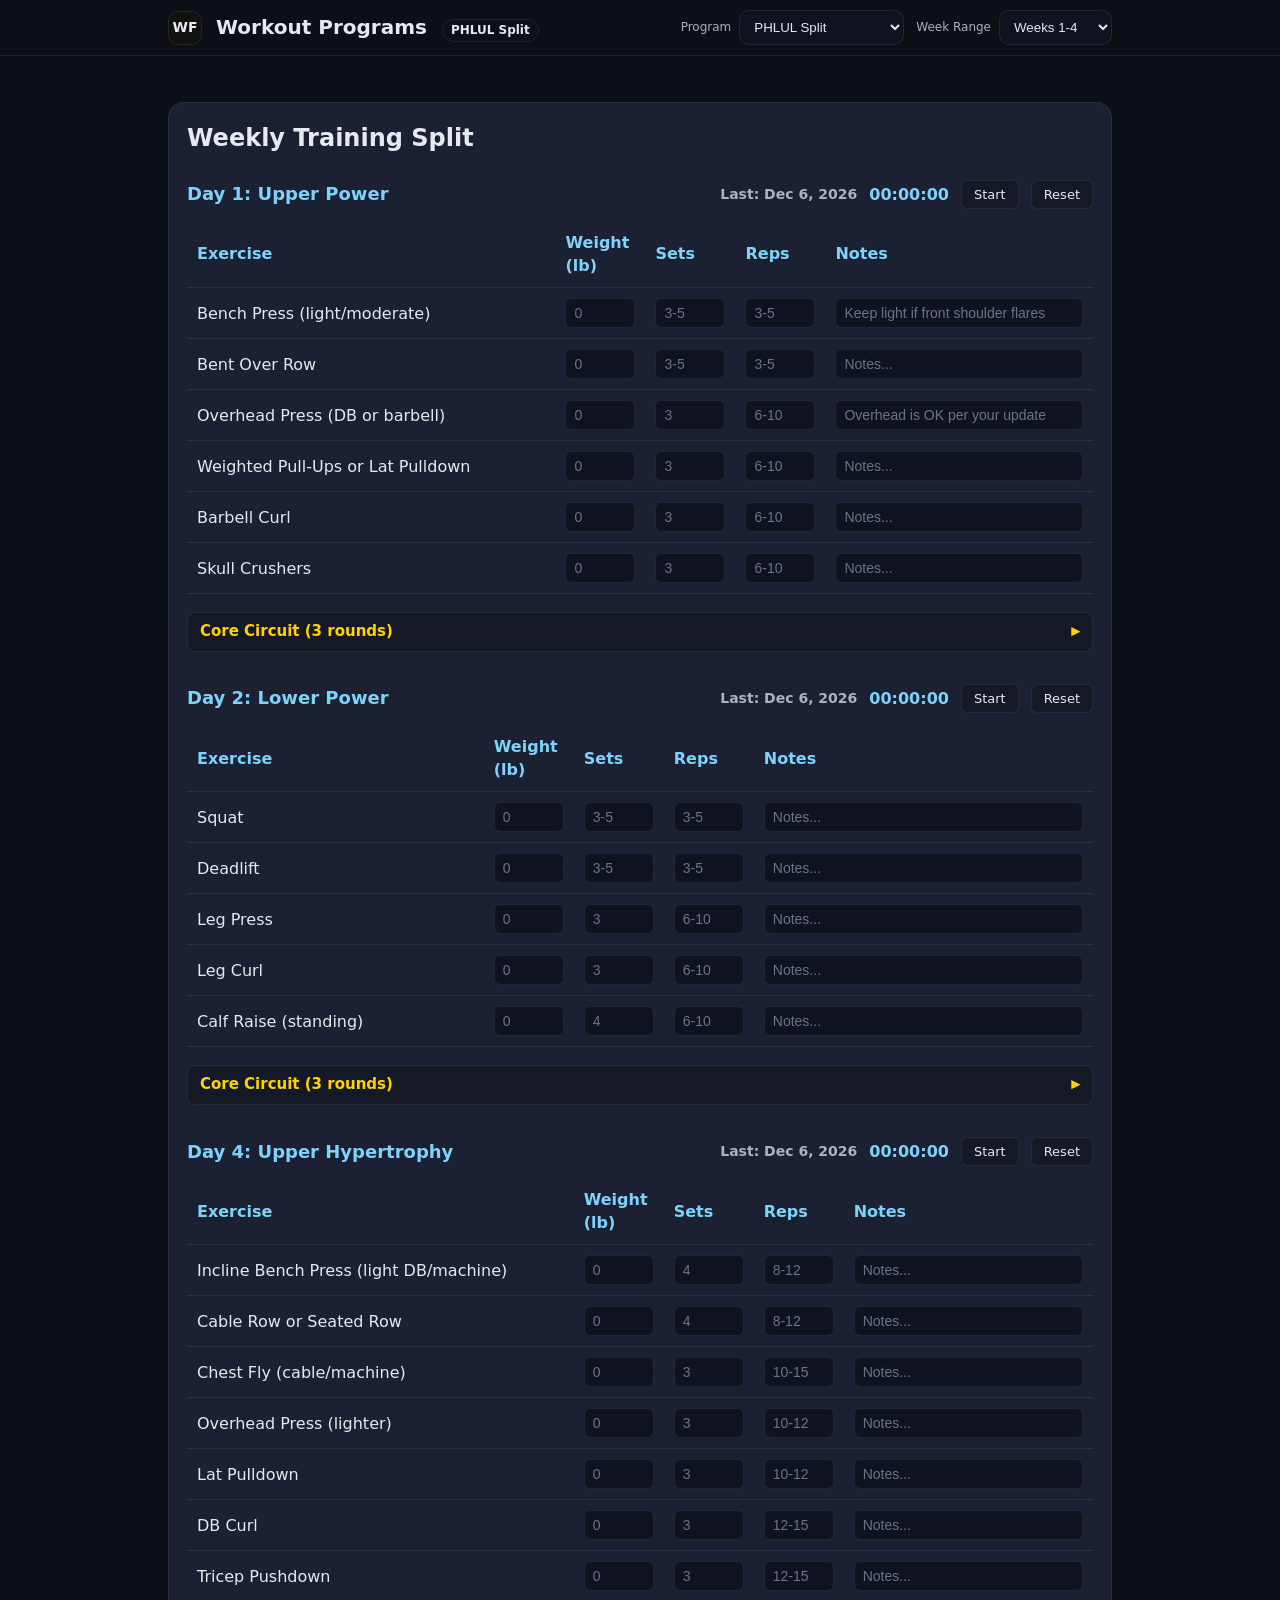
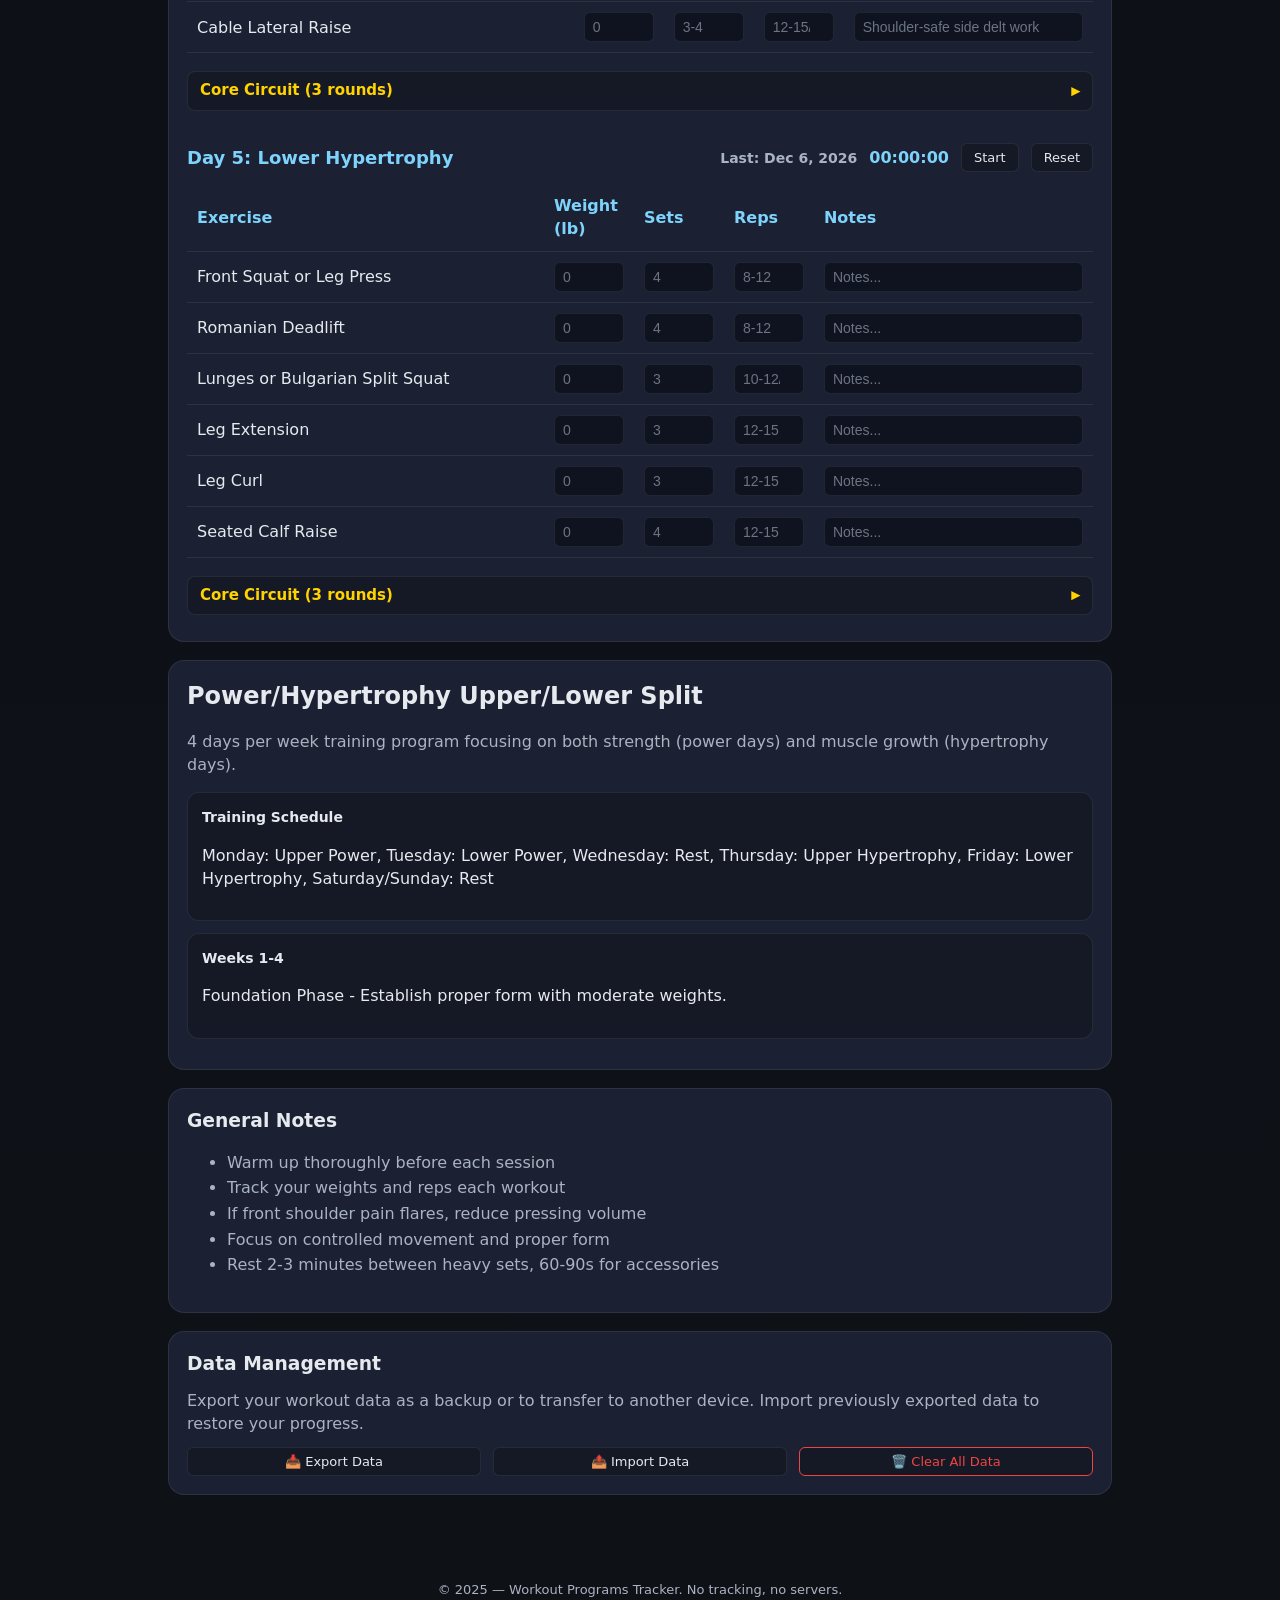
==== index.html @ 655b80d4 "Add files via upload" ====
<!doctype html>
<html lang="en">
<head>
  <meta charset="utf-8"/>
  <meta name="viewport" content="width=device-width, initial-scale=1"/>
  <title>Workout Programs — Complete Training Suite</title>
  <style>
    :root{ --bg:#0e1116; --panel:#151926; --card:#1b2132; --text:#e6e9ee; --muted:#aab3c2; --ring:rgba(255,255,255,.08); --acc:#7dd3fc; --yellow:#ffd200; --ok:#22c55e; --bad:#ef4444; }
    *{box-sizing:border-box}
    body{margin:0;background:linear-gradient(180deg,#0c1018 0%,#0e1116 100%);color:var(--text);font:500 16px/1.45 system-ui,Segoe UI,Roboto,Inter,Arial}
    .shell{max-width:980px;margin:0 auto;padding:28px 18px}
    header{position:sticky;top:0;background:rgba(14,17,22,.92);backdrop-filter:saturate(1.1) blur(6px);border-bottom:1px solid var(--ring);z-index:10}
    .head{max-width:980px;margin:0 auto;display:flex;align-items:center;gap:14px;padding:10px 18px}
    .logo{width:34px;height:34px;border-radius:10px;background:#111;border:1px solid var(--ring);display:grid;place-items:center;font-weight:800;font-size:14px}
    h1{font-size:20px;margin:0}
    .card{background:var(--card);border:1px solid var(--ring);border-radius:16px;padding:18px;margin:18px 0}
    .muted{color:var(--muted)}
    .badge{display:inline-block;padding:2px 8px;border:1px solid var(--ring);border-radius:999px;font-size:12px;margin-left:8px}
    label{font-size:13px;color:var(--muted);display:block;margin-bottom:6px}
    select{padding:8px 10px;border-radius:10px;border:1px solid var(--ring);background:#0f1320;color:var(--text)}
    input[type="number"],input[type="text"]{width:100%;padding:6px 8px;border-radius:6px;border:1px solid var(--ring);background:#0f1320;color:var(--text);font-size:14px}
    input[type="number"]:focus,input[type="text"]:focus{outline:none;border-color:var(--acc)}
    input::placeholder{color:var(--muted);opacity:0.6}
    table{width:100%;border-collapse:collapse;margin-top:12px}
    th,td{padding:10px;border-bottom:1px solid var(--ring)}
    th{text-align:left;font-weight:600;color:var(--acc)}
    td{text-align:left;vertical-align:middle}
    td:nth-child(2),td:nth-child(3),td:nth-child(4){text-align:center;width:90px}
    .input-cell{width:90px}
    .notes-cell{min-width:150px}
    .day-title{font-size:18px;font-weight:700;margin:24px 0 12px;color:var(--acc);display:flex;justify-content:space-between;align-items:center;flex-wrap:wrap;gap:8px}
    .day-title:first-child{margin-top:0}
    .section-title{font-size:15px;font-weight:600;margin:18px 0 8px;color:var(--yellow);cursor:pointer;user-select:none;display:flex;justify-content:space-between;align-items:center;padding:8px 12px;background:var(--panel);border-radius:8px;border:1px solid var(--ring)}
    .section-title:hover{background:var(--card)}
    .section-title .arrow{transition:transform 0.3s;font-size:12px}
    .section-title.collapsed .arrow{transform:rotate(-90deg)}
    .collapsible-content{overflow:hidden;transition:max-height 0.3s ease-out}
    .collapsible-content.collapsed{max-height:0}
    .note{font-size:13px;color:var(--muted);font-style:italic}
    .session-info{display:flex;gap:12px;align-items:center;font-size:14px;color:var(--muted);flex-wrap:wrap}
    .timer{color:var(--acc);font-weight:600;font-size:16px}
    .timer-btn{padding:6px 12px;border-radius:6px;border:1px solid var(--ring);background:var(--panel);color:var(--text);cursor:pointer;font-size:13px;font-family:inherit}
    .timer-btn:hover{background:var(--card);border-color:var(--acc)}
    .timer-btn.active{background:var(--acc);color:#000;border-color:var(--acc)}
    footer{margin:40px 0 20px;color:var(--muted);font-size:13px;text-align:center}
    .info-box{background:var(--panel);border:1px solid var(--ring);border-radius:12px;padding:14px;margin:12px 0}
    .info-box h4{margin:0 0 8px;font-size:14px;color:var(--acc}}
    .info-box p{margin:4px 0;font-size:13px}
    @media (max-width:720px){th,td{padding:8px;font-size:14px}}
  </style>
  <meta name="theme-color" content="#0e1116">
  <meta name="apple-mobile-web-app-capable" content="yes">
  <meta name="apple-mobile-web-app-status-bar-style" content="black">
  <meta name="apple-mobile-web-app-title" content="Workout Programs">
  <link rel="apple-touch-icon" href="./icons/icon-192.png">
  <link rel="manifest" href="./manifest.webmanifest">
</head>
<body>
  <header>
    <div class="head">
      <div class="logo">WF</div>
      <h1>Workout Programs <span class="badge" id="program-badge">PHLUL</span></h1>
      <div style="margin-left:auto;display:flex;align-items:center;gap:12px;flex-wrap:wrap">
        <div style="display:flex;align-items:center;gap:8px">
          <label for="program-select" class="muted" style="font-size:12px;margin:0">Program</label>
          <select id="program-select">
            <option value="phlul">PHLUL Split</option>
            <option value="rehab">6-8 Week Rehab</option>
            <option value="wendler531">5/3/1 Classic</option>
            <option value="convict">Convict Conditioning</option>
            <option value="mobility">Mobility Routines</option>
          </select>
        </div>
        <div style="display:flex;align-items:center;gap:8px">
          <label for="workout-select" class="muted" style="font-size:12px;margin:0" id="workout-label">Week Range</label>
          <select id="workout-select">
            <option value="1-4">Weeks 1-4</option>
            <option value="5-8">Weeks 5-8</option>
            <option value="9-12">Weeks 9-12</option>
          </select>
        </div>
      </div>
    </div>
  </header>
  <main class="shell">
    <div class="card" id="workout-display"></div>

    <div class="card" id="program-info-card">
      <h2 id="program-title" style="margin:0 0 8px">Power/Hypertrophy Upper/Lower Split</h2>
      <p class="muted" id="program-description">4 days per week training program focusing on both strength and muscle growth.</p>
      
      <div class="info-box">
        <h4 id="schedule-title">Training Schedule</h4>
        <p id="schedule-text"><strong>Training Days:</strong> Monday, Tuesday, Thursday, Friday<br><strong>Rest Days:</strong> Wednesday, Saturday, Sunday</p>
      </div>

      <div id="progression-notes" class="info-box">
        <h4>Weeks 1-4: Foundation Phase</h4>
        <p>Establish proper form with moderate weights.</p>
      </div>
    </div>

    <div class="card">
      <h3 style="margin:0 0 8px">General Notes</h3>
      <ul class="muted" id="general-notes" style="line-height:1.6">
        <li>Warm up thoroughly before each session</li>
        <li>Track your weights and reps each workout</li>
        <li>Focus on controlled movement and proper form</li>
        <li>Rest appropriately between sets</li>
      </ul>
    </div>

    <div class="card">
      <h3 style="margin:0 0 12px">Data Management</h3>
      <p class="muted" style="margin:0 0 12px">Export your workout data as a backup or to transfer to another device. Import previously exported data to restore your progress.</p>
      <div style="display:flex;gap:12px;flex-wrap:wrap">
        <button class="timer-btn" onclick="exportData()" style="flex:1;min-width:140px">📥 Export Data</button>
        <button class="timer-btn" onclick="document.getElementById('import-file').click()" style="flex:1;min-width:140px">📤 Import Data</button>
        <button class="timer-btn" onclick="clearAllData()" style="flex:1;min-width:140px;border-color:var(--bad);color:var(--bad)">🗑️ Clear All Data</button>
      </div>
      <input type="file" id="import-file" accept=".json" style="display:none" onchange="importData(event)">
    </div>
  </main>
  <footer>© 2025 — Workout Programs Tracker. No tracking, no servers.</footer>

  <script src="workout-data.js"></script>
  <script src="workout-app.js"></script>
  <script>
  if ('serviceWorker' in navigator) {
    window.addEventListener('load', () => {
      navigator.serviceWorker.register('./sw.js').catch(err => console.log('SW registration failed:', err));
    });
  }
  </script>
</body>
</html>
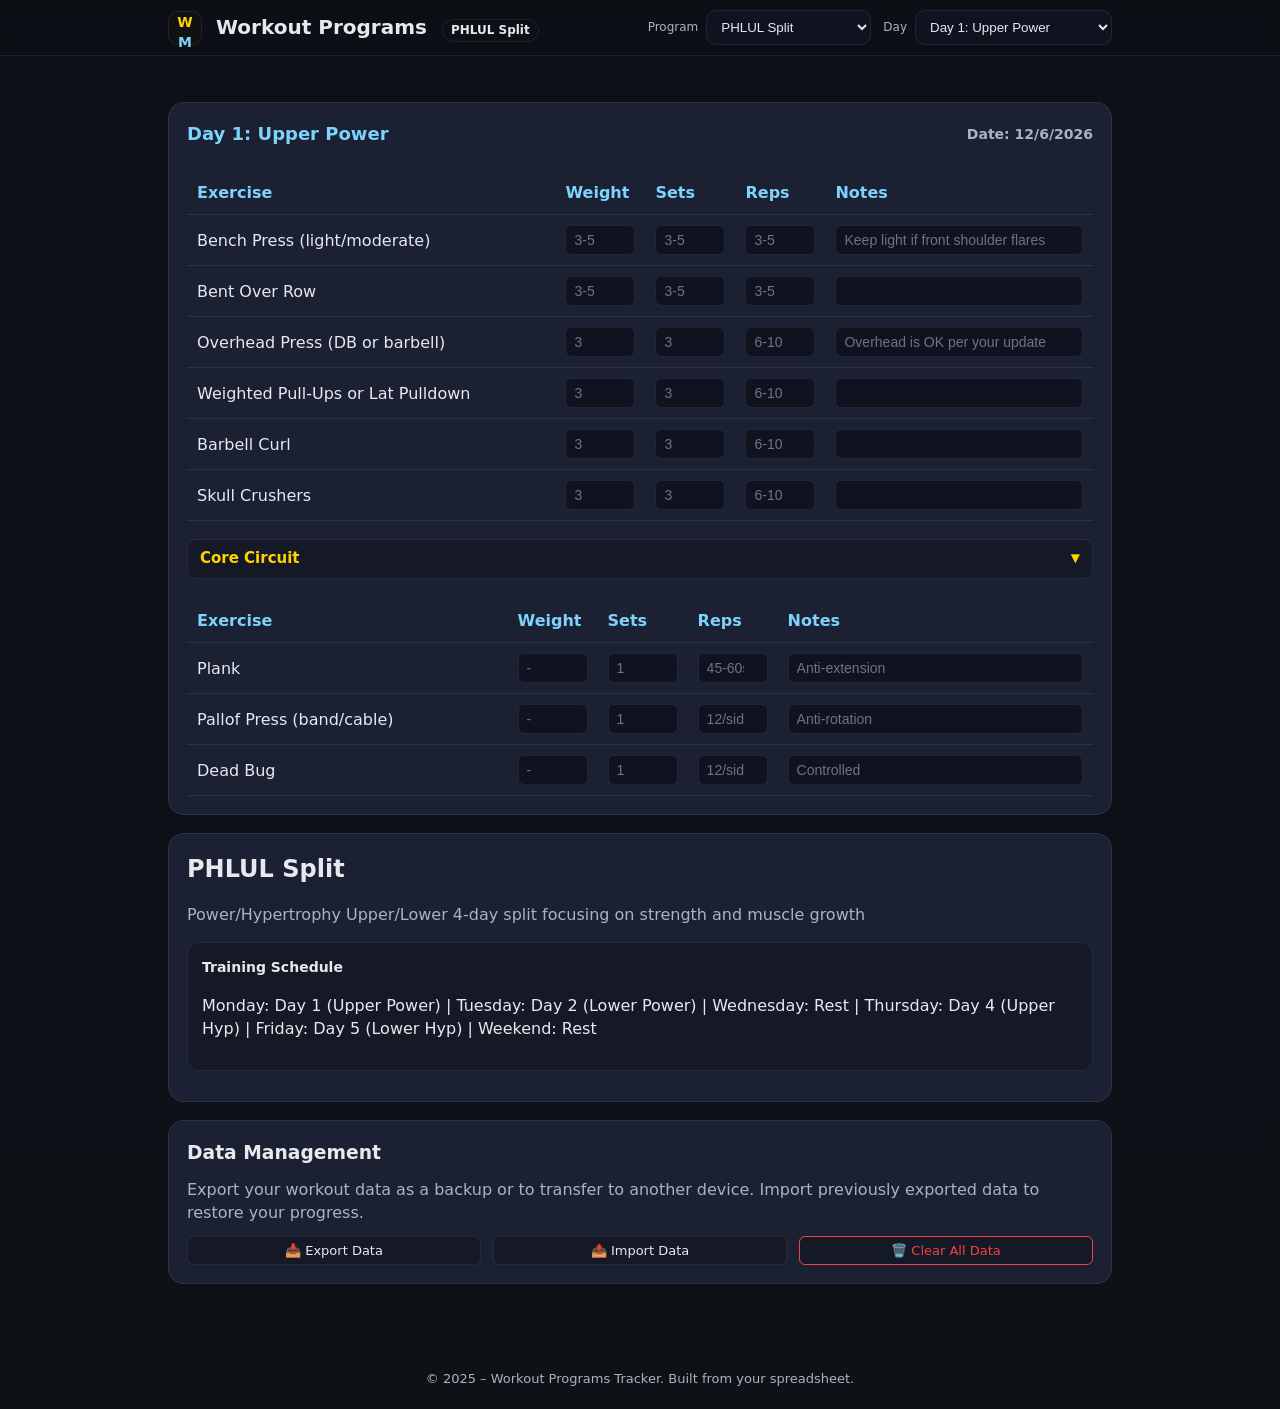
==== commit a5c7f2ae: "Add files via upload" ====
--- a/index.html
+++ b/index.html
@@ -3,7 +3,7 @@
 <head>
   <meta charset="utf-8"/>
   <meta name="viewport" content="width=device-width, initial-scale=1"/>
-  <title>Workout Programs — Complete Training Suite</title>
+  <title>Workout Programs – All-in-One Tracker</title>
   <style>
     :root{ --bg:#0e1116; --panel:#151926; --card:#1b2132; --text:#e6e9ee; --muted:#aab3c2; --ring:rgba(255,255,255,.08); --acc:#7dd3fc; --yellow:#ffd200; --ok:#22c55e; --bad:#ef4444; }
     *{box-sizing:border-box}
@@ -12,6 +12,8 @@
     header{position:sticky;top:0;background:rgba(14,17,22,.92);backdrop-filter:saturate(1.1) blur(6px);border-bottom:1px solid var(--ring);z-index:10}
     .head{max-width:980px;margin:0 auto;display:flex;align-items:center;gap:14px;padding:10px 18px}
     .logo{width:34px;height:34px;border-radius:10px;background:#111;border:1px solid var(--ring);display:grid;place-items:center;font-weight:800;font-size:14px}
+    .logo span:first-child{color:var(--yellow)}
+    .logo span:last-child{color:var(--acc)}
     h1{font-size:20px;margin:0}
     .card{background:var(--card);border:1px solid var(--ring);border-radius:16px;padding:18px;margin:18px 0}
     .muted{color:var(--muted)}
@@ -20,8 +22,10 @@
     select{padding:8px 10px;border-radius:10px;border:1px solid var(--ring);background:#0f1320;color:var(--text)}
     input[type="number"],input[type="text"]{width:100%;padding:6px 8px;border-radius:6px;border:1px solid var(--ring);background:#0f1320;color:var(--text);font-size:14px}
     input[type="number"]:focus,input[type="text"]:focus{outline:none;border-color:var(--acc)}
+    input[type="checkbox"]{width:20px;height:20px;cursor:pointer}
     input::placeholder{color:var(--muted);opacity:0.6}
     table{width:100%;border-collapse:collapse;margin-top:12px}
+    .table-wrapper{overflow-x:auto;-webkit-overflow-scrolling:touch}
     th,td{padding:10px;border-bottom:1px solid var(--ring)}
     th{text-align:left;font-weight:600;color:var(--acc)}
     td{text-align:left;vertical-align:middle}
@@ -46,7 +50,31 @@
     .info-box{background:var(--panel);border:1px solid var(--ring);border-radius:12px;padding:14px;margin:12px 0}
     .info-box h4{margin:0 0 8px;font-size:14px;color:var(--acc}}
     .info-box p{margin:4px 0;font-size:13px}
-    @media (max-width:720px){th,td{padding:8px;font-size:14px}}
+    @media (max-width:720px){
+      .shell{padding:16px 8px}
+      .head{padding:8px 12px;flex-wrap:wrap;gap:8px}
+      h1{font-size:18px}
+      .badge{font-size:11px;padding:2px 6px}
+      header > div > div{width:100%;justify-content:space-between}
+      header select{font-size:12px;padding:6px 8px}
+      header label{font-size:11px}
+      .card{padding:14px}
+      .table-wrapper{overflow-x:auto;-webkit-overflow-scrolling:touch;margin:0 -14px;padding:0 14px}
+      table{min-width:600px;font-size:12px}
+      th,td{padding:6px 4px;font-size:12px;white-space:nowrap}
+      td:first-child{white-space:normal;min-width:140px;max-width:140px;font-size:11px;line-height:1.3}
+      .input-cell{width:55px}
+      td:nth-child(2),td:nth-child(3),td:nth-child(4){width:55px}
+      .notes-cell{min-width:120px}
+      input[type="number"],input[type="text"]{font-size:12px;padding:4px 4px}
+      .day-title{font-size:15px;margin:16px 0 8px}
+      .session-info{font-size:11px;gap:6px}
+      .timer{font-size:13px}
+      .timer-btn{padding:4px 8px;font-size:11px}
+      .section-title{font-size:13px;padding:6px 10px}
+      .info-box{padding:12px;font-size:12px}
+      .info-box h4{font-size:13px}
+    }
   </style>
   <meta name="theme-color" content="#0e1116">
   <meta name="apple-mobile-web-app-capable" content="yes">
@@ -58,56 +86,41 @@
 <body>
   <header>
     <div class="head">
-      <div class="logo">WF</div>
+      <div class="logo"><span>W</span><span>M</span></div>
       <h1>Workout Programs <span class="badge" id="program-badge">PHLUL</span></h1>
       <div style="margin-left:auto;display:flex;align-items:center;gap:12px;flex-wrap:wrap">
         <div style="display:flex;align-items:center;gap:8px">
           <label for="program-select" class="muted" style="font-size:12px;margin:0">Program</label>
           <select id="program-select">
             <option value="phlul">PHLUL Split</option>
-            <option value="rehab">6-8 Week Rehab</option>
-            <option value="wendler531">5/3/1 Classic</option>
             <option value="convict">Convict Conditioning</option>
             <option value="mobility">Mobility Routines</option>
+            <option value="five31">5-3-1 Classic</option>
+            <option value="rehab">Rehab Roadmap</option>
           </select>
         </div>
         <div style="display:flex;align-items:center;gap:8px">
-          <label for="workout-select" class="muted" style="font-size:12px;margin:0" id="workout-label">Week Range</label>
-          <select id="workout-select">
-            <option value="1-4">Weeks 1-4</option>
-            <option value="5-8">Weeks 5-8</option>
-            <option value="9-12">Weeks 9-12</option>
+          <label for="session-select" class="muted" style="font-size:12px;margin:0" id="session-label">Session</label>
+          <select id="session-select">
+            <option value="day1">Day 1</option>
           </select>
         </div>
       </div>
     </div>
   </header>
   <main class="shell">
-    <div class="card" id="workout-display"></div>
+    <div class="card" id="workout-display">
+      Loading workout...
+    </div>
 
     <div class="card" id="program-info-card">
-      <h2 id="program-title" style="margin:0 0 8px">Power/Hypertrophy Upper/Lower Split</h2>
-      <p class="muted" id="program-description">4 days per week training program focusing on both strength and muscle growth.</p>
+      <h2 id="program-title" style="margin:0 0 8px">Loading...</h2>
+      <p class="muted" id="program-description">Loading program information...</p>
       
-      <div class="info-box">
-        <h4 id="schedule-title">Training Schedule</h4>
-        <p id="schedule-text"><strong>Training Days:</strong> Monday, Tuesday, Thursday, Friday<br><strong>Rest Days:</strong> Wednesday, Saturday, Sunday</p>
+      <div class="info-box" id="schedule-info">
+        <h4>Schedule</h4>
+        <p id="schedule-text">Loading schedule...</p>
       </div>
-
-      <div id="progression-notes" class="info-box">
-        <h4>Weeks 1-4: Foundation Phase</h4>
-        <p>Establish proper form with moderate weights.</p>
-      </div>
-    </div>
-
-    <div class="card">
-      <h3 style="margin:0 0 8px">General Notes</h3>
-      <ul class="muted" id="general-notes" style="line-height:1.6">
-        <li>Warm up thoroughly before each session</li>
-        <li>Track your weights and reps each workout</li>
-        <li>Focus on controlled movement and proper form</li>
-        <li>Rest appropriately between sets</li>
-      </ul>
     </div>
 
     <div class="card">
@@ -121,7 +134,7 @@
       <input type="file" id="import-file" accept=".json" style="display:none" onchange="importData(event)">
     </div>
   </main>
-  <footer>© 2025 — Workout Programs Tracker. No tracking, no servers.</footer>
+  <footer>© 2025 – Workout Programs Tracker. Built from your spreadsheet.</footer>
 
   <script src="workout-data.js"></script>
   <script src="workout-app.js"></script>
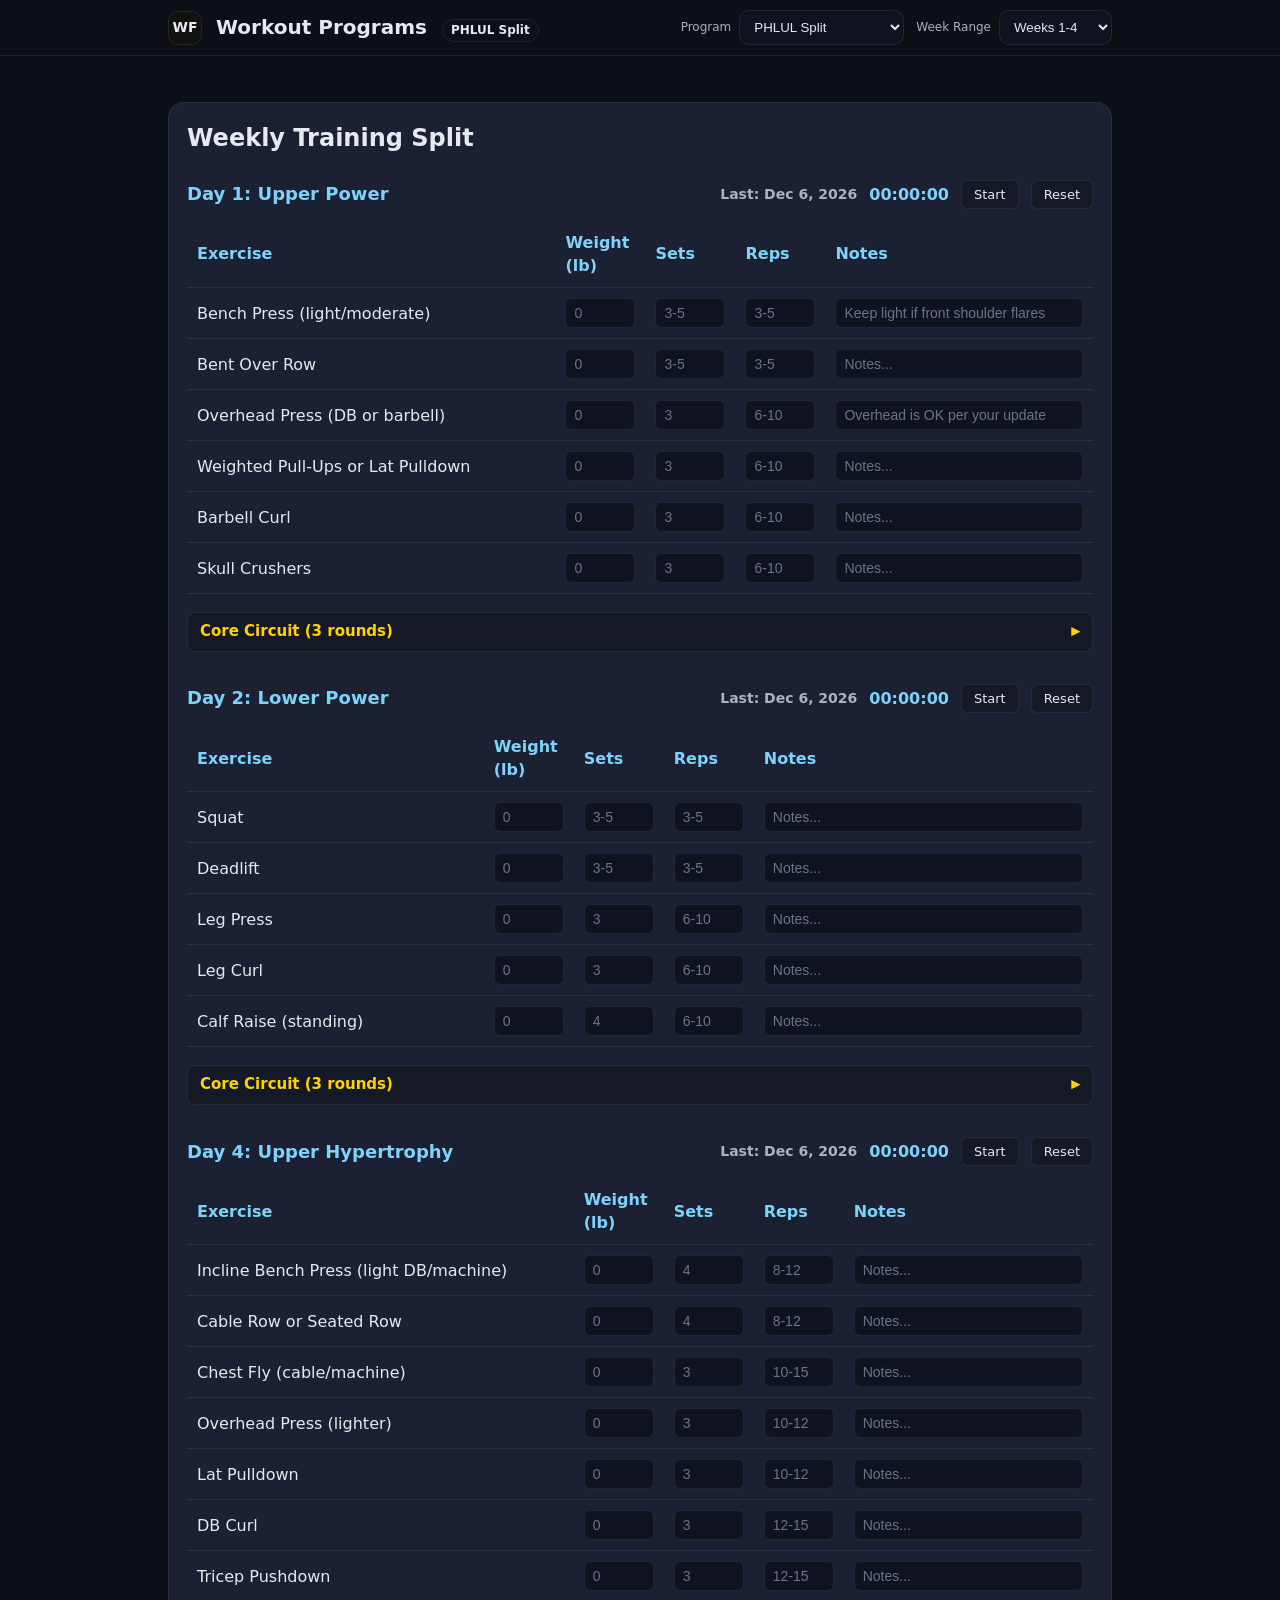
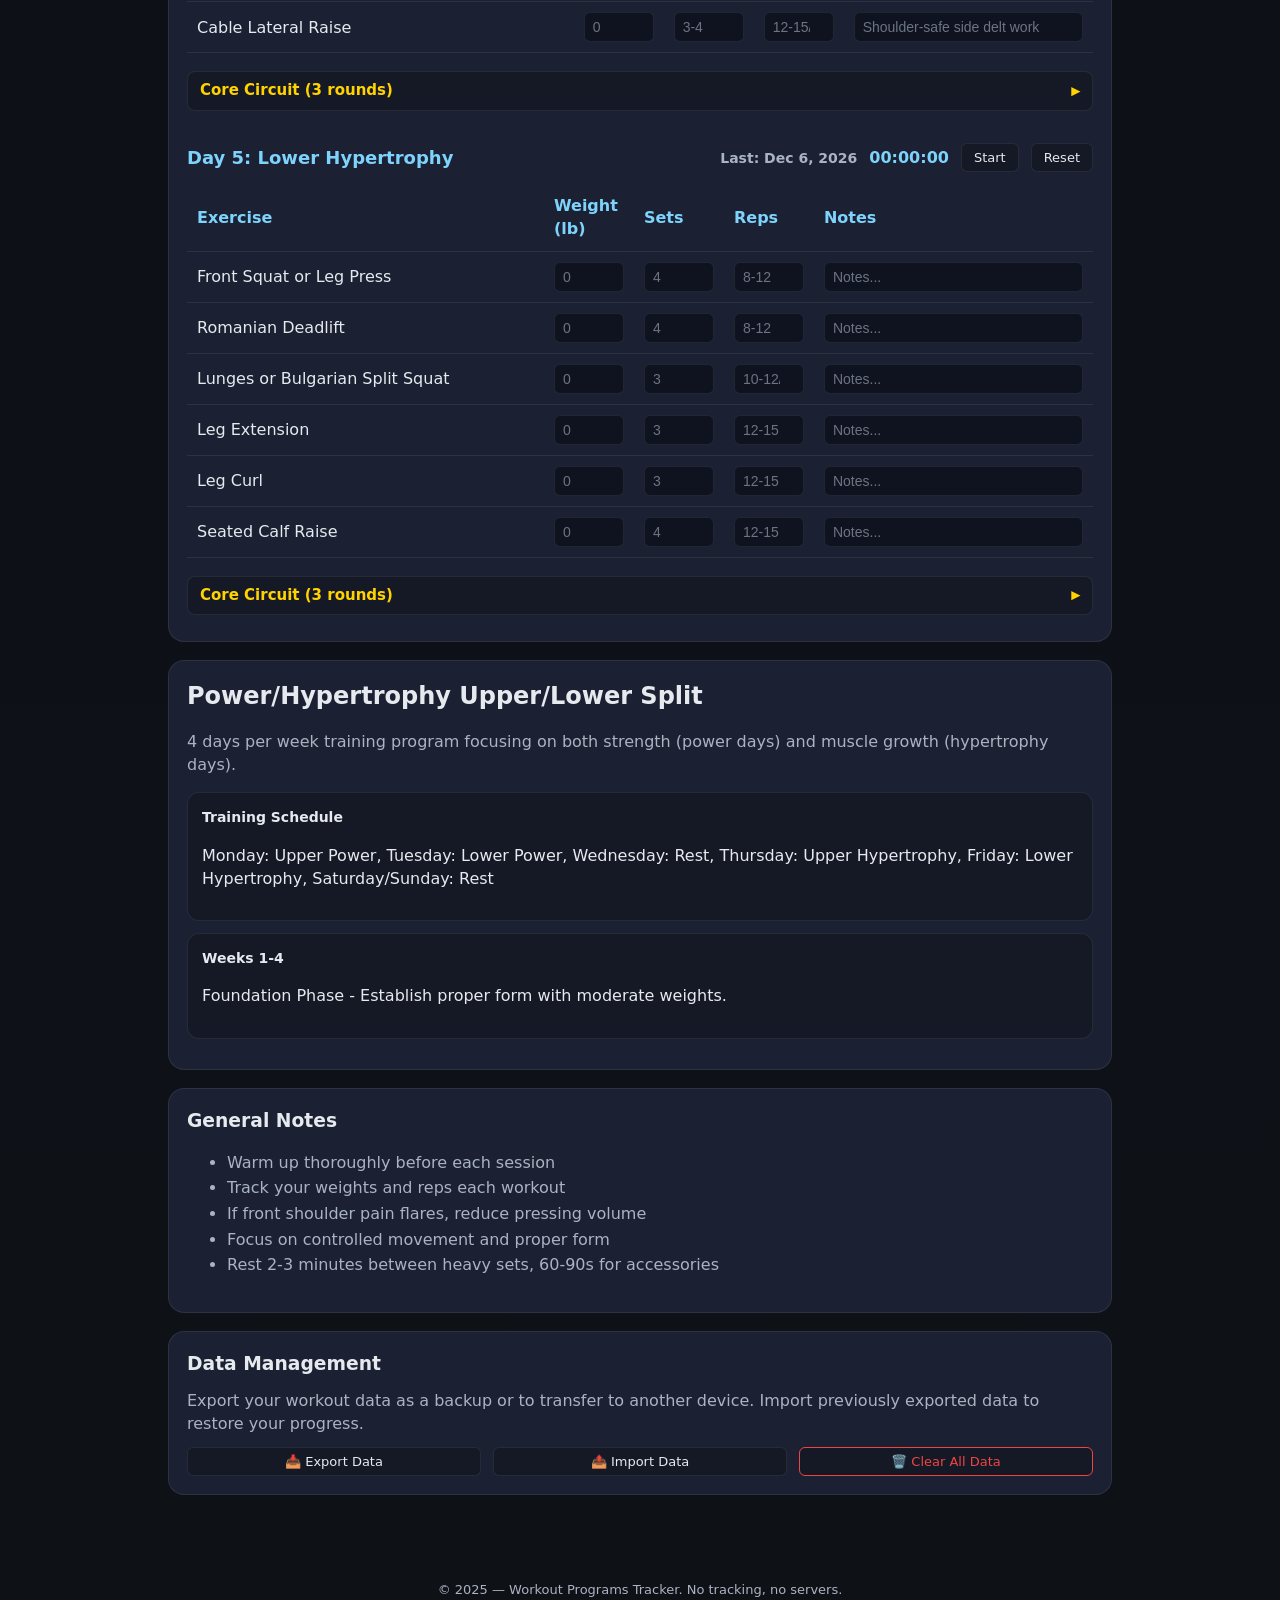
==== commit 7c5ccf52: "Add files via upload" ====
--- a/index.html
+++ b/index.html
@@ -3,7 +3,7 @@
 <head>
   <meta charset="utf-8"/>
   <meta name="viewport" content="width=device-width, initial-scale=1"/>
-  <title>Workout Programs – All-in-One Tracker</title>
+  <title>Workout Programs — Complete Training Suite</title>
   <style>
     :root{ --bg:#0e1116; --panel:#151926; --card:#1b2132; --text:#e6e9ee; --muted:#aab3c2; --ring:rgba(255,255,255,.08); --acc:#7dd3fc; --yellow:#ffd200; --ok:#22c55e; --bad:#ef4444; }
     *{box-sizing:border-box}
@@ -12,8 +12,6 @@
     header{position:sticky;top:0;background:rgba(14,17,22,.92);backdrop-filter:saturate(1.1) blur(6px);border-bottom:1px solid var(--ring);z-index:10}
     .head{max-width:980px;margin:0 auto;display:flex;align-items:center;gap:14px;padding:10px 18px}
     .logo{width:34px;height:34px;border-radius:10px;background:#111;border:1px solid var(--ring);display:grid;place-items:center;font-weight:800;font-size:14px}
-    .logo span:first-child{color:var(--yellow)}
-    .logo span:last-child{color:var(--acc)}
     h1{font-size:20px;margin:0}
     .card{background:var(--card);border:1px solid var(--ring);border-radius:16px;padding:18px;margin:18px 0}
     .muted{color:var(--muted)}
@@ -22,10 +20,8 @@
     select{padding:8px 10px;border-radius:10px;border:1px solid var(--ring);background:#0f1320;color:var(--text)}
     input[type="number"],input[type="text"]{width:100%;padding:6px 8px;border-radius:6px;border:1px solid var(--ring);background:#0f1320;color:var(--text);font-size:14px}
     input[type="number"]:focus,input[type="text"]:focus{outline:none;border-color:var(--acc)}
-    input[type="checkbox"]{width:20px;height:20px;cursor:pointer}
     input::placeholder{color:var(--muted);opacity:0.6}
     table{width:100%;border-collapse:collapse;margin-top:12px}
-    .table-wrapper{overflow-x:auto;-webkit-overflow-scrolling:touch}
     th,td{padding:10px;border-bottom:1px solid var(--ring)}
     th{text-align:left;font-weight:600;color:var(--acc)}
     td{text-align:left;vertical-align:middle}
@@ -50,31 +46,7 @@
     .info-box{background:var(--panel);border:1px solid var(--ring);border-radius:12px;padding:14px;margin:12px 0}
     .info-box h4{margin:0 0 8px;font-size:14px;color:var(--acc}}
     .info-box p{margin:4px 0;font-size:13px}
-    @media (max-width:720px){
-      .shell{padding:16px 8px}
-      .head{padding:8px 12px;flex-wrap:wrap;gap:8px}
-      h1{font-size:18px}
-      .badge{font-size:11px;padding:2px 6px}
-      header > div > div{width:100%;justify-content:space-between}
-      header select{font-size:12px;padding:6px 8px}
-      header label{font-size:11px}
-      .card{padding:14px}
-      .table-wrapper{overflow-x:auto;-webkit-overflow-scrolling:touch;margin:0 -14px;padding:0 14px}
-      table{min-width:600px;font-size:12px}
-      th,td{padding:6px 4px;font-size:12px;white-space:nowrap}
-      td:first-child{white-space:normal;min-width:140px;max-width:140px;font-size:11px;line-height:1.3}
-      .input-cell{width:55px}
-      td:nth-child(2),td:nth-child(3),td:nth-child(4){width:55px}
-      .notes-cell{min-width:120px}
-      input[type="number"],input[type="text"]{font-size:12px;padding:4px 4px}
-      .day-title{font-size:15px;margin:16px 0 8px}
-      .session-info{font-size:11px;gap:6px}
-      .timer{font-size:13px}
-      .timer-btn{padding:4px 8px;font-size:11px}
-      .section-title{font-size:13px;padding:6px 10px}
-      .info-box{padding:12px;font-size:12px}
-      .info-box h4{font-size:13px}
-    }
+    @media (max-width:720px){th,td{padding:8px;font-size:14px}}
   </style>
   <meta name="theme-color" content="#0e1116">
   <meta name="apple-mobile-web-app-capable" content="yes">
@@ -86,41 +58,56 @@
 <body>
   <header>
     <div class="head">
-      <div class="logo"><span>W</span><span>M</span></div>
+      <div class="logo">WF</div>
       <h1>Workout Programs <span class="badge" id="program-badge">PHLUL</span></h1>
       <div style="margin-left:auto;display:flex;align-items:center;gap:12px;flex-wrap:wrap">
         <div style="display:flex;align-items:center;gap:8px">
           <label for="program-select" class="muted" style="font-size:12px;margin:0">Program</label>
           <select id="program-select">
             <option value="phlul">PHLUL Split</option>
+            <option value="rehab">6-8 Week Rehab</option>
+            <option value="wendler531">5/3/1 Classic</option>
             <option value="convict">Convict Conditioning</option>
             <option value="mobility">Mobility Routines</option>
-            <option value="five31">5-3-1 Classic</option>
-            <option value="rehab">Rehab Roadmap</option>
           </select>
         </div>
         <div style="display:flex;align-items:center;gap:8px">
-          <label for="session-select" class="muted" style="font-size:12px;margin:0" id="session-label">Session</label>
-          <select id="session-select">
-            <option value="day1">Day 1</option>
+          <label for="workout-select" class="muted" style="font-size:12px;margin:0" id="workout-label">Week Range</label>
+          <select id="workout-select">
+            <option value="1-4">Weeks 1-4</option>
+            <option value="5-8">Weeks 5-8</option>
+            <option value="9-12">Weeks 9-12</option>
           </select>
         </div>
       </div>
     </div>
   </header>
   <main class="shell">
-    <div class="card" id="workout-display">
-      Loading workout...
+    <div class="card" id="workout-display"></div>
+
+    <div class="card" id="program-info-card">
+      <h2 id="program-title" style="margin:0 0 8px">Power/Hypertrophy Upper/Lower Split</h2>
+      <p class="muted" id="program-description">4 days per week training program focusing on both strength and muscle growth.</p>
+      
+      <div class="info-box">
+        <h4 id="schedule-title">Training Schedule</h4>
+        <p id="schedule-text"><strong>Training Days:</strong> Monday, Tuesday, Thursday, Friday<br><strong>Rest Days:</strong> Wednesday, Saturday, Sunday</p>
+      </div>
+
+      <div id="progression-notes" class="info-box">
+        <h4>Weeks 1-4: Foundation Phase</h4>
+        <p>Establish proper form with moderate weights.</p>
+      </div>
     </div>
 
-    <div class="card" id="program-info-card">
-      <h2 id="program-title" style="margin:0 0 8px">Loading...</h2>
-      <p class="muted" id="program-description">Loading program information...</p>
-      
-      <div class="info-box" id="schedule-info">
-        <h4>Schedule</h4>
-        <p id="schedule-text">Loading schedule...</p>
-      </div>
+    <div class="card">
+      <h3 style="margin:0 0 8px">General Notes</h3>
+      <ul class="muted" id="general-notes" style="line-height:1.6">
+        <li>Warm up thoroughly before each session</li>
+        <li>Track your weights and reps each workout</li>
+        <li>Focus on controlled movement and proper form</li>
+        <li>Rest appropriately between sets</li>
+      </ul>
     </div>
 
     <div class="card">
@@ -134,7 +121,7 @@
       <input type="file" id="import-file" accept=".json" style="display:none" onchange="importData(event)">
     </div>
   </main>
-  <footer>© 2025 – Workout Programs Tracker. Built from your spreadsheet.</footer>
+  <footer>© 2025 — Workout Programs Tracker. No tracking, no servers.</footer>
 
   <script src="workout-data.js"></script>
   <script src="workout-app.js"></script>
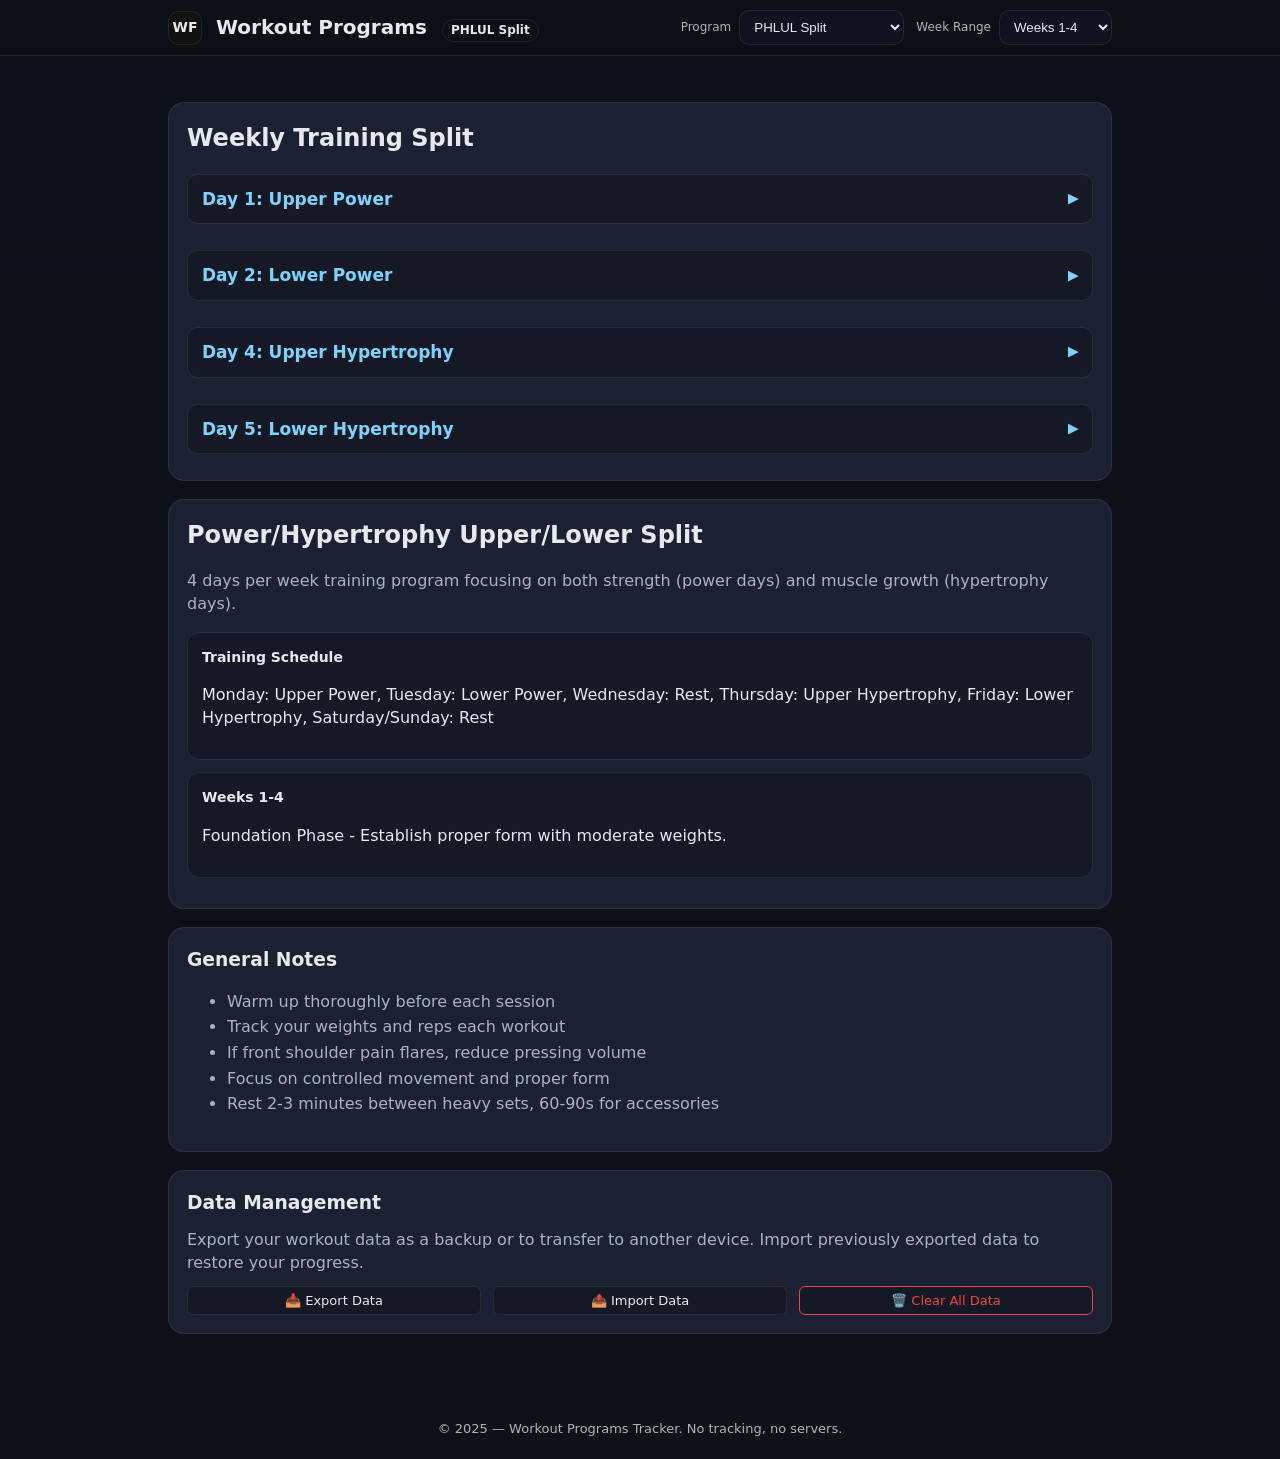
==== commit e54179e8: "Add files via upload" ====
--- a/index.html
+++ b/index.html
@@ -10,7 +10,7 @@
     body{margin:0;background:linear-gradient(180deg,#0c1018 0%,#0e1116 100%);color:var(--text);font:500 16px/1.45 system-ui,Segoe UI,Roboto,Inter,Arial}
     .shell{max-width:980px;margin:0 auto;padding:28px 18px}
     header{position:sticky;top:0;background:rgba(14,17,22,.92);backdrop-filter:saturate(1.1) blur(6px);border-bottom:1px solid var(--ring);z-index:10}
-    .head{max-width:980px;margin:0 auto;display:flex;align-items:center;gap:14px;padding:10px 18px}
+    .head{max-width:980px;margin:0 auto;display:flex;align-items:center;gap:14px;padding:10px 18px;flex-wrap:wrap}
     .logo{width:34px;height:34px;border-radius:10px;background:#111;border:1px solid var(--ring);display:grid;place-items:center;font-weight:800;font-size:14px}
     h1{font-size:20px;margin:0}
     .card{background:var(--card);border:1px solid var(--ring);border-radius:16px;padding:18px;margin:18px 0}
@@ -21,22 +21,29 @@
     input[type="number"],input[type="text"]{width:100%;padding:6px 8px;border-radius:6px;border:1px solid var(--ring);background:#0f1320;color:var(--text);font-size:14px}
     input[type="number"]:focus,input[type="text"]:focus{outline:none;border-color:var(--acc)}
     input::placeholder{color:var(--muted);opacity:0.6}
-    table{width:100%;border-collapse:collapse;margin-top:12px}
-    th,td{padding:10px;border-bottom:1px solid var(--ring)}
+    table{width:100%;border-collapse:collapse;margin-top:12px;table-layout:fixed}
+    th,td{padding:10px;border-bottom:1px solid var(--ring);overflow-wrap:break-word;word-wrap:break-word}
     th{text-align:left;font-weight:600;color:var(--acc)}
     td{text-align:left;vertical-align:middle}
     td:nth-child(2),td:nth-child(3),td:nth-child(4){text-align:center;width:90px}
     .input-cell{width:90px}
-    .notes-cell{min-width:150px}
+    .notes-cell{min-width:150px;max-width:250px}
+    .notes-cell input{white-space:normal;word-wrap:break-word;overflow-wrap:break-word;min-height:34px}
     .day-title{font-size:18px;font-weight:700;margin:24px 0 12px;color:var(--acc);display:flex;justify-content:space-between;align-items:center;flex-wrap:wrap;gap:8px}
     .day-title:first-child{margin-top:0}
+    .day-header{font-size:17px;font-weight:700;margin:18px 0 8px;color:var(--acc);cursor:pointer;user-select:none;display:flex;justify-content:space-between;align-items:center;padding:12px 14px;background:var(--panel);border-radius:10px;border:1px solid var(--ring)}
+    .day-header:hover{background:rgba(125,211,252,0.1);border-color:var(--acc)}
+    .day-header .arrow{transition:transform 0.3s;font-size:14px;color:var(--acc)}
+    .day-header.collapsed .arrow{transform:rotate(-90deg)}
+    .day-content{overflow:hidden;transition:max-height 0.4s ease-out}
+    .day-content.collapsed{max-height:0}
     .section-title{font-size:15px;font-weight:600;margin:18px 0 8px;color:var(--yellow);cursor:pointer;user-select:none;display:flex;justify-content:space-between;align-items:center;padding:8px 12px;background:var(--panel);border-radius:8px;border:1px solid var(--ring)}
     .section-title:hover{background:var(--card)}
     .section-title .arrow{transition:transform 0.3s;font-size:12px}
     .section-title.collapsed .arrow{transform:rotate(-90deg)}
     .collapsible-content{overflow:hidden;transition:max-height 0.3s ease-out}
     .collapsible-content.collapsed{max-height:0}
-    .note{font-size:13px;color:var(--muted);font-style:italic}
+    .note{font-size:13px;color:var(--muted);font-style:italic;word-wrap:break-word}
     .session-info{display:flex;gap:12px;align-items:center;font-size:14px;color:var(--muted);flex-wrap:wrap}
     .timer{color:var(--acc);font-weight:600;font-size:16px}
     .timer-btn{padding:6px 12px;border-radius:6px;border:1px solid var(--ring);background:var(--panel);color:var(--text);cursor:pointer;font-size:13px;font-family:inherit}
@@ -46,7 +53,11 @@
     .info-box{background:var(--panel);border:1px solid var(--ring);border-radius:12px;padding:14px;margin:12px 0}
     .info-box h4{margin:0 0 8px;font-size:14px;color:var(--acc}}
     .info-box p{margin:4px 0;font-size:13px}
-    @media (max-width:720px){th,td{padding:8px;font-size:14px}}
+    @media (max-width:720px){
+      th,td{padding:8px;font-size:14px}
+      .notes-cell{max-width:200px}
+      table{font-size:13px}
+    }
   </style>
   <meta name="theme-color" content="#0e1116">
   <meta name="apple-mobile-web-app-capable" content="yes">
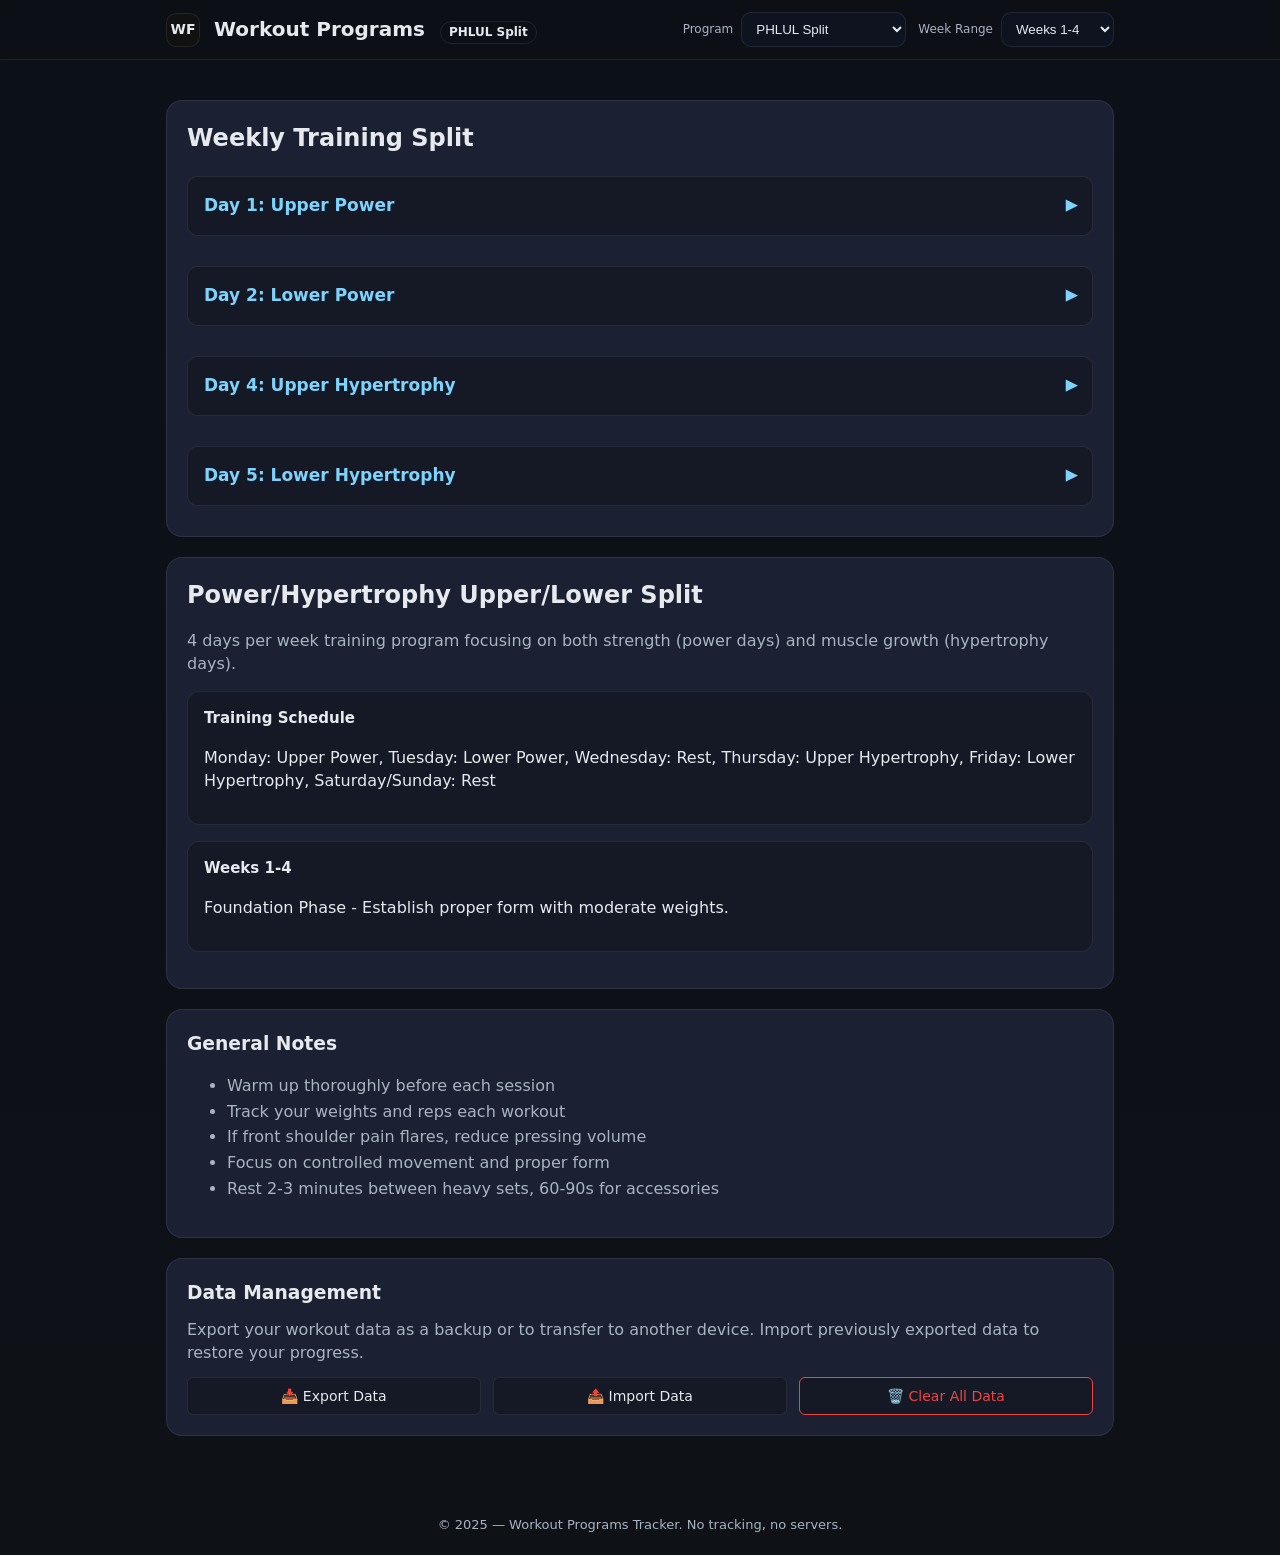
==== commit 2adf6a07: "Add files via upload" ====
--- a/index.html
+++ b/index.html
@@ -8,55 +8,74 @@
     :root{ --bg:#0e1116; --panel:#151926; --card:#1b2132; --text:#e6e9ee; --muted:#aab3c2; --ring:rgba(255,255,255,.08); --acc:#7dd3fc; --yellow:#ffd200; --ok:#22c55e; --bad:#ef4444; }
     *{box-sizing:border-box}
     body{margin:0;background:linear-gradient(180deg,#0c1018 0%,#0e1116 100%);color:var(--text);font:500 16px/1.45 system-ui,Segoe UI,Roboto,Inter,Arial}
-    .shell{max-width:980px;margin:0 auto;padding:28px 18px}
+    .shell{max-width:980px;margin:0 auto;padding:20px 16px}
     header{position:sticky;top:0;background:rgba(14,17,22,.92);backdrop-filter:saturate(1.1) blur(6px);border-bottom:1px solid var(--ring);z-index:10}
-    .head{max-width:980px;margin:0 auto;display:flex;align-items:center;gap:14px;padding:10px 18px;flex-wrap:wrap}
+    .head{max-width:980px;margin:0 auto;display:flex;align-items:center;gap:14px;padding:12px 16px;flex-wrap:wrap}
     .logo{width:34px;height:34px;border-radius:10px;background:#111;border:1px solid var(--ring);display:grid;place-items:center;font-weight:800;font-size:14px}
     h1{font-size:20px;margin:0}
-    .card{background:var(--card);border:1px solid var(--ring);border-radius:16px;padding:18px;margin:18px 0}
+    .card{background:var(--card);border:1px solid var(--ring);border-radius:16px;padding:20px;margin:20px 0}
     .muted{color:var(--muted)}
     .badge{display:inline-block;padding:2px 8px;border:1px solid var(--ring);border-radius:999px;font-size:12px;margin-left:8px}
     label{font-size:13px;color:var(--muted);display:block;margin-bottom:6px}
     select{padding:8px 10px;border-radius:10px;border:1px solid var(--ring);background:#0f1320;color:var(--text)}
-    input[type="number"],input[type="text"]{width:100%;padding:6px 8px;border-radius:6px;border:1px solid var(--ring);background:#0f1320;color:var(--text);font-size:14px}
+    input[type="number"],input[type="text"]{width:100%;padding:8px 10px;border-radius:6px;border:1px solid var(--ring);background:#0f1320;color:var(--text);font-size:15px}
     input[type="number"]:focus,input[type="text"]:focus{outline:none;border-color:var(--acc)}
     input::placeholder{color:var(--muted);opacity:0.6}
-    table{width:100%;border-collapse:collapse;margin-top:12px;table-layout:fixed}
-    th,td{padding:10px;border-bottom:1px solid var(--ring);overflow-wrap:break-word;word-wrap:break-word}
-    th{text-align:left;font-weight:600;color:var(--acc)}
-    td{text-align:left;vertical-align:middle}
+    table{width:100%;border-collapse:collapse;margin-top:16px;table-layout:fixed}
+    th,td{padding:12px 8px;border-bottom:1px solid var(--ring);overflow-wrap:break-word;word-wrap:break-word}
+    th{text-align:left;font-weight:600;color:var(--acc);font-size:14px}
+    td{text-align:left;vertical-align:middle;font-size:15px}
     td:nth-child(2),td:nth-child(3),td:nth-child(4){text-align:center;width:90px}
     .input-cell{width:90px}
     .notes-cell{min-width:150px;max-width:250px}
-    .notes-cell input{white-space:normal;word-wrap:break-word;overflow-wrap:break-word;min-height:34px}
-    .day-title{font-size:18px;font-weight:700;margin:24px 0 12px;color:var(--acc);display:flex;justify-content:space-between;align-items:center;flex-wrap:wrap;gap:8px}
+    .notes-cell input{white-space:normal;word-wrap:break-word;overflow-wrap:break-word;min-height:38px}
+    .day-title{font-size:18px;font-weight:700;margin:24px 0 16px;color:var(--acc);display:flex;justify-content:space-between;align-items:center;flex-wrap:wrap;gap:10px}
     .day-title:first-child{margin-top:0}
-    .day-header{font-size:17px;font-weight:700;margin:18px 0 8px;color:var(--acc);cursor:pointer;user-select:none;display:flex;justify-content:space-between;align-items:center;padding:12px 14px;background:var(--panel);border-radius:10px;border:1px solid var(--ring)}
+    .day-header{font-size:17px;font-weight:700;margin:20px 0 10px;color:var(--acc);cursor:pointer;user-select:none;display:flex;justify-content:space-between;align-items:center;padding:16px 16px;background:var(--panel);border-radius:10px;border:1px solid var(--ring);min-height:60px}
     .day-header:hover{background:rgba(125,211,252,0.1);border-color:var(--acc)}
-    .day-header .arrow{transition:transform 0.3s;font-size:14px;color:var(--acc)}
+    .day-header .arrow{transition:transform 0.3s;font-size:16px;color:var(--acc);margin-left:10px}
     .day-header.collapsed .arrow{transform:rotate(-90deg)}
-    .day-content{overflow:hidden;transition:max-height 0.4s ease-out}
+    .day-content{overflow:hidden;transition:max-height 0.4s ease-out;padding:0 4px}
     .day-content.collapsed{max-height:0}
-    .section-title{font-size:15px;font-weight:600;margin:18px 0 8px;color:var(--yellow);cursor:pointer;user-select:none;display:flex;justify-content:space-between;align-items:center;padding:8px 12px;background:var(--panel);border-radius:8px;border:1px solid var(--ring)}
+    .section-title{font-size:15px;font-weight:600;margin:20px 0 10px;color:var(--yellow);cursor:pointer;user-select:none;display:flex;justify-content:space-between;align-items:center;padding:12px 14px;background:var(--panel);border-radius:8px;border:1px solid var(--ring);min-height:50px}
     .section-title:hover{background:var(--card)}
-    .section-title .arrow{transition:transform 0.3s;font-size:12px}
+    .section-title .arrow{transition:transform 0.3s;font-size:14px}
     .section-title.collapsed .arrow{transform:rotate(-90deg)}
     .collapsible-content{overflow:hidden;transition:max-height 0.3s ease-out}
     .collapsible-content.collapsed{max-height:0}
-    .note{font-size:13px;color:var(--muted);font-style:italic;word-wrap:break-word}
-    .session-info{display:flex;gap:12px;align-items:center;font-size:14px;color:var(--muted);flex-wrap:wrap}
+    .note{font-size:13px;color:var(--muted);font-style:italic;word-wrap:break-word;display:block;margin-top:4px}
+    .session-info{display:flex;gap:10px;align-items:center;font-size:14px;color:var(--muted);flex-wrap:wrap}
     .timer{color:var(--acc);font-weight:600;font-size:16px}
-    .timer-btn{padding:6px 12px;border-radius:6px;border:1px solid var(--ring);background:var(--panel);color:var(--text);cursor:pointer;font-size:13px;font-family:inherit}
+    .timer-btn{padding:8px 14px;border-radius:6px;border:1px solid var(--ring);background:var(--panel);color:var(--text);cursor:pointer;font-size:14px;font-family:inherit;min-height:38px}
     .timer-btn:hover{background:var(--card);border-color:var(--acc)}
     .timer-btn.active{background:var(--acc);color:#000;border-color:var(--acc)}
     footer{margin:40px 0 20px;color:var(--muted);font-size:13px;text-align:center}
-    .info-box{background:var(--panel);border:1px solid var(--ring);border-radius:12px;padding:14px;margin:12px 0}
-    .info-box h4{margin:0 0 8px;font-size:14px;color:var(--acc}}
-    .info-box p{margin:4px 0;font-size:13px}
+    .info-box{background:var(--panel);border:1px solid var(--ring);border-radius:12px;padding:16px;margin:16px 0}
+    .info-box h4{margin:0 0 10px;font-size:15px;color:var(--acc}}
+    .info-box p{margin:6px 0;font-size:14px;line-height:1.5}
+    
+    /* Mobile optimizations */
     @media (max-width:720px){
-      th,td{padding:8px;font-size:14px}
+      .shell{padding:16px 12px}
+      .card{padding:16px;margin:16px 0}
+      h1{font-size:18px}
+      .badge{font-size:11px}
+      .head{padding:10px 12px;gap:10px}
+      table{font-size:14px;margin-top:12px}
+      th,td{padding:10px 6px;font-size:14px}
+      .day-header{font-size:16px;padding:14px 12px;margin:16px 0 8px}
+      .day-header .arrow{font-size:14px}
+      .section-title{padding:10px 12px;font-size:14px}
+      .day-title{font-size:16px;margin:20px 0 12px}
+      .session-info{font-size:13px;gap:8px}
+      .timer{font-size:15px}
+      .timer-btn{padding:7px 12px;font-size:13px;min-height:36px}
+      .input-cell{width:75px}
       .notes-cell{max-width:200px}
-      table{font-size:13px}
+      input[type="number"],input[type="text"]{padding:7px 8px;font-size:14px}
+      .info-box{padding:14px}
+      .info-box h4{font-size:14px}
+      .info-box p{font-size:13px}
     }
   </style>
   <meta name="theme-color" content="#0e1116">
@@ -97,7 +116,7 @@
     <div class="card" id="workout-display"></div>
 
     <div class="card" id="program-info-card">
-      <h2 id="program-title" style="margin:0 0 8px">Power/Hypertrophy Upper/Lower Split</h2>
+      <h2 id="program-title" style="margin:0 0 10px">Power/Hypertrophy Upper/Lower Split</h2>
       <p class="muted" id="program-description">4 days per week training program focusing on both strength and muscle growth.</p>
       
       <div class="info-box">
@@ -112,7 +131,7 @@
     </div>
 
     <div class="card">
-      <h3 style="margin:0 0 8px">General Notes</h3>
+      <h3 style="margin:0 0 10px">General Notes</h3>
       <ul class="muted" id="general-notes" style="line-height:1.6">
         <li>Warm up thoroughly before each session</li>
         <li>Track your weights and reps each workout</li>
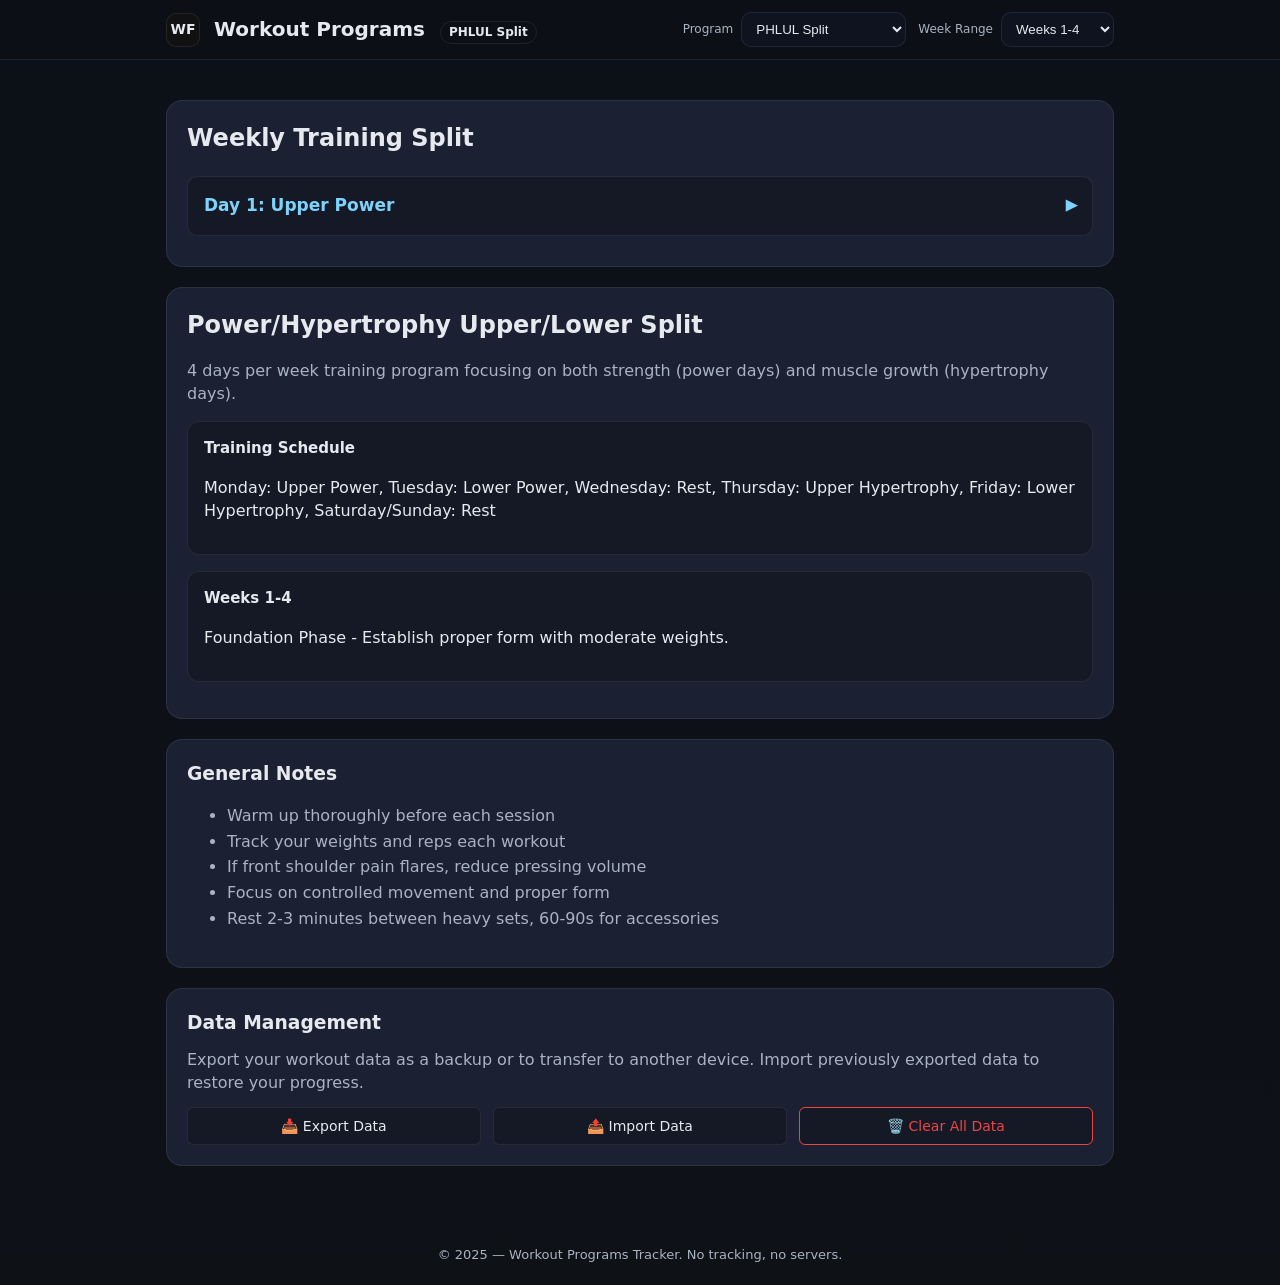
==== commit c72758b8: "Add files via upload" ====
--- a/index.html
+++ b/index.html
@@ -21,14 +21,20 @@
     input[type="number"],input[type="text"]{width:100%;padding:8px 10px;border-radius:6px;border:1px solid var(--ring);background:#0f1320;color:var(--text);font-size:15px}
     input[type="number"]:focus,input[type="text"]:focus{outline:none;border-color:var(--acc)}
     input::placeholder{color:var(--muted);opacity:0.6}
-    table{width:100%;border-collapse:collapse;margin-top:16px;table-layout:fixed}
-    th,td{padding:12px 8px;border-bottom:1px solid var(--ring);overflow-wrap:break-word;word-wrap:break-word}
+    
+    /* Table container for horizontal scroll */
+    .table-scroll{overflow-x:auto;-webkit-overflow-scrolling:touch;margin:16px 0}
+    
+    table{width:100%;border-collapse:collapse;min-width:650px}
+    th,td{padding:12px 10px;border-bottom:1px solid var(--ring);white-space:nowrap}
     th{text-align:left;font-weight:600;color:var(--acc);font-size:14px}
     td{text-align:left;vertical-align:middle;font-size:15px}
+    td:first-child{white-space:normal;word-wrap:break-word;min-width:160px}
     td:nth-child(2),td:nth-child(3),td:nth-child(4){text-align:center;width:90px}
     .input-cell{width:90px}
-    .notes-cell{min-width:150px;max-width:250px}
-    .notes-cell input{white-space:normal;word-wrap:break-word;overflow-wrap:break-word;min-height:38px}
+    .notes-cell{min-width:150px;white-space:normal;word-wrap:break-word}
+    .notes-cell input{white-space:normal;word-wrap:break-word;min-height:38px}
+    
     .day-title{font-size:18px;font-weight:700;margin:24px 0 16px;color:var(--acc);display:flex;justify-content:space-between;align-items:center;flex-wrap:wrap;gap:10px}
     .day-title:first-child{margin-top:0}
     .day-header{font-size:17px;font-weight:700;margin:20px 0 10px;color:var(--acc);cursor:pointer;user-select:none;display:flex;justify-content:space-between;align-items:center;padding:16px 16px;background:var(--panel);border-radius:10px;border:1px solid var(--ring);min-height:60px}
@@ -61,21 +67,31 @@
       h1{font-size:18px}
       .badge{font-size:11px}
       .head{padding:10px 12px;gap:10px}
-      table{font-size:14px;margin-top:12px}
-      th,td{padding:10px 6px;font-size:14px}
-      .day-header{font-size:16px;padding:14px 12px;margin:16px 0 8px}
+      
+      /* Table scroll on mobile */
+      .table-scroll{overflow-x:auto;margin:14px -4px;padding:0 4px}
+      table{font-size:14px;min-width:650px}
+      th{padding:10px 8px;font-size:13px}
+      td{padding:12px 8px;font-size:14px}
+      td:first-child{min-width:140px}
+      td:nth-child(2),td:nth-child(3),td:nth-child(4){width:80px}
+      .input-cell{width:80px}
+      .notes-cell{min-width:160px}
+      
+      input[type="number"],input[type="text"]{padding:8px 8px;font-size:14px;min-height:38px}
+      
+      .day-header{font-size:16px;padding:15px 14px;margin:18px 0 10px;min-height:56px}
       .day-header .arrow{font-size:14px}
-      .section-title{padding:10px 12px;font-size:14px}
-      .day-title{font-size:16px;margin:20px 0 12px}
+      .day-content{padding:0 2px}
+      .section-title{padding:11px 12px;font-size:14px;margin:18px 0 10px;min-height:48px}
+      .day-title{font-size:15px;margin:18px 0 14px;gap:8px}
       .session-info{font-size:13px;gap:8px}
       .timer{font-size:15px}
-      .timer-btn{padding:7px 12px;font-size:13px;min-height:36px}
-      .input-cell{width:75px}
-      .notes-cell{max-width:200px}
-      input[type="number"],input[type="text"]{padding:7px 8px;font-size:14px}
-      .info-box{padding:14px}
+      .timer-btn{padding:8px 12px;font-size:13px;min-height:38px}
+      .info-box{padding:14px;margin:14px 0}
       .info-box h4{font-size:14px}
       .info-box p{font-size:13px}
+      .note{font-size:12px;line-height:1.4}
     }
   </style>
   <meta name="theme-color" content="#0e1116">
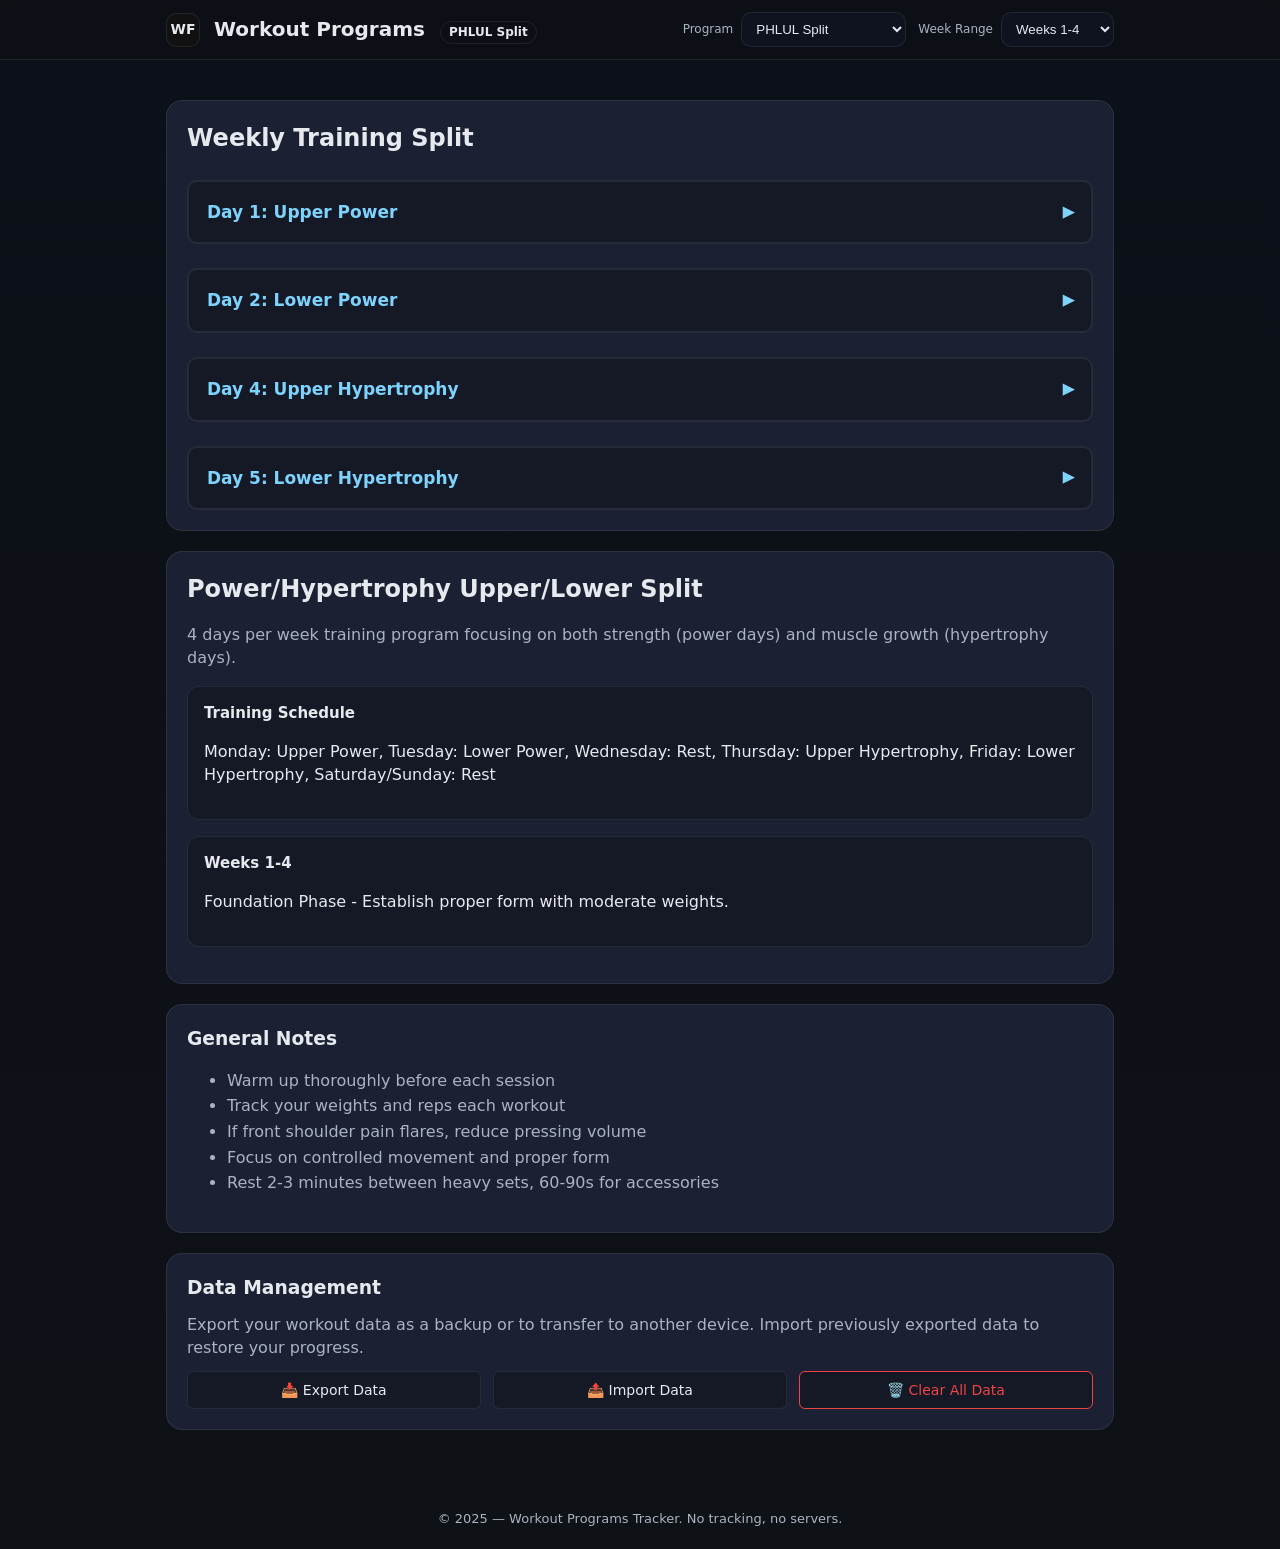
==== commit 13a333b1: "Add files via upload" ====
--- a/index.html
+++ b/index.html
@@ -25,24 +25,61 @@
     /* Table container for horizontal scroll */
     .table-scroll{overflow-x:auto;-webkit-overflow-scrolling:touch;margin:16px 0}
     
-    table{width:100%;border-collapse:collapse;min-width:650px}
-    th,td{padding:12px 10px;border-bottom:1px solid var(--ring);white-space:nowrap}
+    table{width:100%;border-collapse:collapse;min-width:600px}
+    th,td{padding:10px 8px;border-bottom:1px solid var(--ring);white-space:nowrap}
     th{text-align:left;font-weight:600;color:var(--acc);font-size:14px}
     td{text-align:left;vertical-align:middle;font-size:15px}
-    td:first-child{white-space:normal;word-wrap:break-word;min-width:160px}
-    td:nth-child(2),td:nth-child(3),td:nth-child(4){text-align:center;width:90px}
-    .input-cell{width:90px}
-    .notes-cell{min-width:150px;white-space:normal;word-wrap:break-word}
+    
+    /* Consistent column widths - equal spacing */
+    td:first-child{white-space:normal;word-wrap:break-word;width:180px;max-width:180px}
+    td:nth-child(2){text-align:center;width:85px}
+    td:nth-child(3){text-align:center;width:85px}
+    td:nth-child(4){text-align:center;width:85px}
+    td:nth-child(5){width:200px;white-space:normal;word-wrap:break-word}
+    td:nth-child(6){width:200px;white-space:normal;word-wrap:break-word}
+    
+    .input-cell{width:85px}
+    .notes-cell{width:200px;white-space:normal;word-wrap:break-word}
     .notes-cell input{white-space:normal;word-wrap:break-word;min-height:38px}
     
     .day-title{font-size:18px;font-weight:700;margin:24px 0 16px;color:var(--acc);display:flex;justify-content:space-between;align-items:center;flex-wrap:wrap;gap:10px}
     .day-title:first-child{margin-top:0}
-    .day-header{font-size:17px;font-weight:700;margin:20px 0 10px;color:var(--acc);cursor:pointer;user-select:none;display:flex;justify-content:space-between;align-items:center;padding:16px 16px;background:var(--panel);border-radius:10px;border:1px solid var(--ring);min-height:60px}
-    .day-header:hover{background:rgba(125,211,252,0.1);border-color:var(--acc)}
-    .day-header .arrow{transition:transform 0.3s;font-size:16px;color:var(--acc);margin-left:10px}
+    
+    /* Make each day truly separate and independent */
+    .day-header{
+      font-size:17px;
+      font-weight:700;
+      margin:24px 0 0 0;  /* More space between days */
+      color:var(--acc);
+      cursor:pointer;
+      user-select:none;
+      display:flex;
+      justify-content:space-between;
+      align-items:center;
+      padding:18px 18px;
+      background:var(--panel);
+      border-radius:10px;
+      border:2px solid var(--ring);  /* Thicker border */
+      min-height:64px;
+      transition:all 0.2s;
+    }
+    .day-header:first-child{margin-top:0}
+    .day-header:hover{background:rgba(125,211,252,0.15);border-color:var(--acc);transform:translateX(2px)}
+    .day-header .arrow{transition:transform 0.3s;font-size:16px;color:var(--acc);margin-left:12px;font-weight:bold}
     .day-header.collapsed .arrow{transform:rotate(-90deg)}
-    .day-content{overflow:hidden;transition:max-height 0.4s ease-out;padding:0 4px}
-    .day-content.collapsed{max-height:0}
+    
+    /* Day content with clear separation */
+    .day-content{
+      overflow:hidden;
+      transition:max-height 0.4s ease-out;
+      padding:0 6px;
+      margin-bottom:24px;  /* Space after each day's content */
+      border-left:2px solid var(--ring);
+      margin-left:10px;
+      padding-left:16px;
+    }
+    .day-content.collapsed{max-height:0;margin-bottom:0;padding-bottom:0}
+    
     .section-title{font-size:15px;font-weight:600;margin:20px 0 10px;color:var(--yellow);cursor:pointer;user-select:none;display:flex;justify-content:space-between;align-items:center;padding:12px 14px;background:var(--panel);border-radius:8px;border:1px solid var(--ring);min-height:50px}
     .section-title:hover{background:var(--card)}
     .section-title .arrow{transition:transform 0.3s;font-size:14px}
@@ -68,21 +105,30 @@
       .badge{font-size:11px}
       .head{padding:10px 12px;gap:10px}
       
-      /* Table scroll on mobile */
+      /* Table scroll on mobile with consistent spacing */
       .table-scroll{overflow-x:auto;margin:14px -4px;padding:0 4px}
-      table{font-size:14px;min-width:650px}
-      th{padding:10px 8px;font-size:13px}
-      td{padding:12px 8px;font-size:14px}
-      td:first-child{min-width:140px}
-      td:nth-child(2),td:nth-child(3),td:nth-child(4){width:80px}
-      .input-cell{width:80px}
-      .notes-cell{min-width:160px}
-      
-      input[type="number"],input[type="text"]{padding:8px 8px;font-size:14px;min-height:38px}
-      
-      .day-header{font-size:16px;padding:15px 14px;margin:18px 0 10px;min-height:56px}
-      .day-header .arrow{font-size:14px}
-      .day-content{padding:0 2px}
+      table{font-size:14px;min-width:600px}
+      th{padding:10px 6px;font-size:13px}
+      td{padding:10px 6px;font-size:14px}
+      
+      /* Tighter columns - more room for notes */
+      td:first-child{width:140px;max-width:140px}
+      td:nth-child(2){width:70px}
+      td:nth-child(3){width:70px}
+      td:nth-child(4){width:70px}
+      td:nth-child(5){width:220px}
+      td:nth-child(6){width:220px}
+      
+      .input-cell{width:70px}
+      .notes-cell{width:220px}
+      
+      input[type="number"],input[type="text"]{padding:8px 6px;font-size:14px;min-height:38px}
+      
+      /* Day headers - more prominent on mobile */
+      .day-header{font-size:16px;padding:16px 14px;margin:20px 0 0;min-height:60px}
+      .day-header .arrow{font-size:15px}
+      .day-content{padding:0 4px;padding-left:12px;margin-bottom:20px}
+      
       .section-title{padding:11px 12px;font-size:14px;margin:18px 0 10px;min-height:48px}
       .day-title{font-size:15px;margin:18px 0 14px;gap:8px}
       .session-info{font-size:13px;gap:8px}
